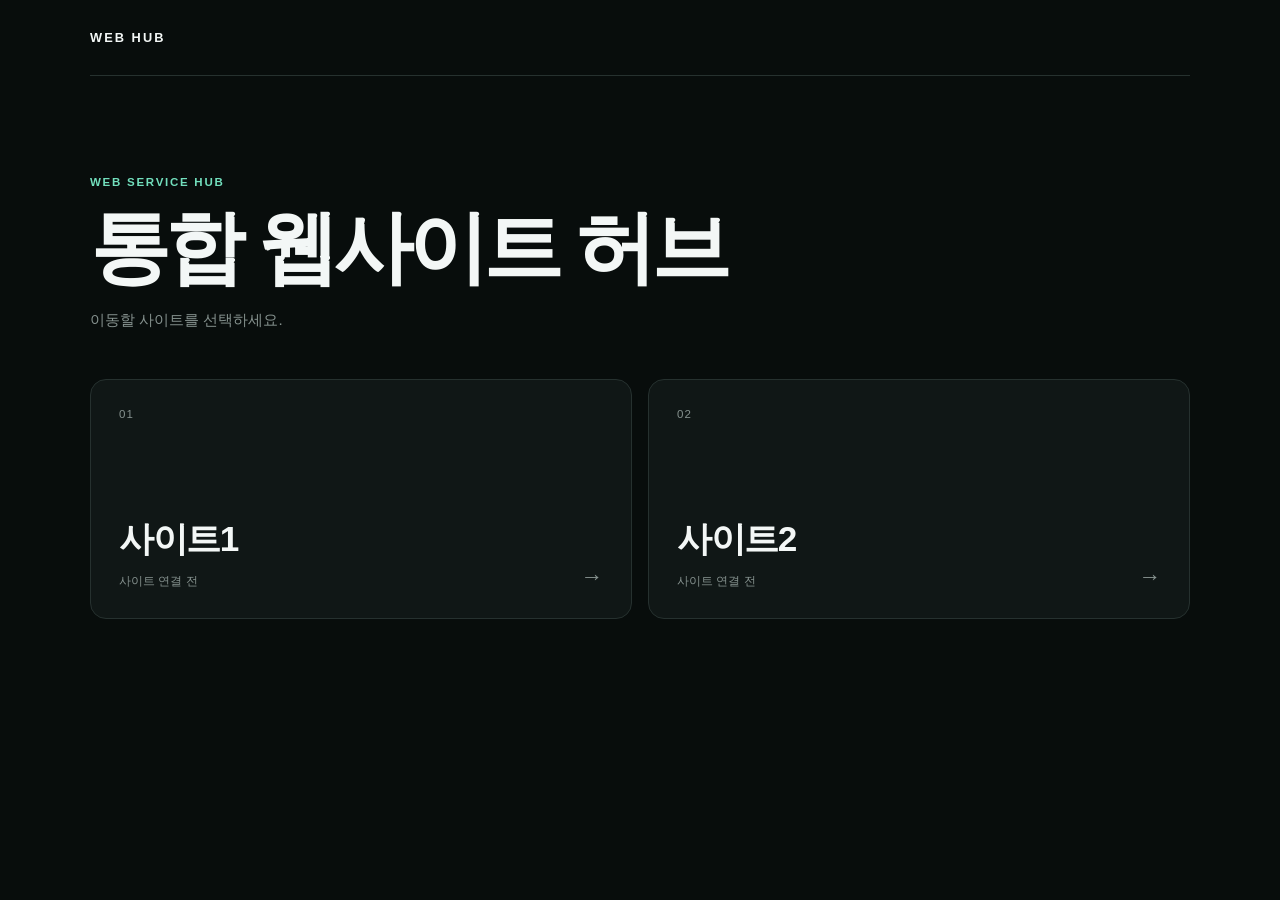
==== webpage/index.html @ 430ddd97 "웹 사이트 기본 틀" ====
<!DOCTYPE html>
<html lang="ko">
  <head>
    <meta charset="utf-8" />
    <meta name="viewport" content="width=device-width, initial-scale=1" />
    <meta name="description" content="여러 작업 사이트로 이동하는 통합 웹사이트 허브" />
    <title>통합 웹사이트 허브</title>
    <link rel="stylesheet" href="styles.css" />
  </head>
  <body>
    <header class="site-header">
      <a class="brand" href="index.html">WEB HUB</a>
    </header>

    <main>
      <section class="hero" aria-labelledby="page-title">
        <p>Web service hub</p>
        <h1 id="page-title">통합 웹사이트 허브</h1>
        <span>이동할 사이트를 선택하세요.</span>
      </section>

      <nav class="site-grid" aria-label="사이트 목록">
        <a
          class="site-card is-pending"
          href="https://www.naver.com/"
        >
          <span class="card-number">01</span>
          <span class="card-text">
            <strong>사이트1</strong>
            <small>사이트 연결 전</small>
          </span>
          <span class="card-arrow" aria-hidden="true">→</span>
        </a>

        <a
          class="site-card is-pending"
          href="https://www.youtube.com/"
        >
          <span class="card-number">02</span>
          <span class="card-text">
            <strong>사이트2</strong>
            <small>사이트 연결 전</small>
          </span>
          <span class="card-arrow" aria-hidden="true">→</span>
        </a>
      </nav>
    </main>
  </body>
</html>
---- webpage/styles.css ----
:root {
  color-scheme: dark;
  --background: #080d0c;
  --surface: #101716;
  --surface-hover: #151f1d;
  --border: #26312f;
  --text: #f3f7f6;
  --muted: #85918e;
  --accent: #72dfbd;
}

* {
  box-sizing: border-box;
}

html,
body {
  min-width: 320px;
  min-height: 100%;
}

body {
  display: grid;
  min-height: 100vh;
  grid-template-rows: auto 1fr;
  margin: 0;
  color: var(--text);
  background: var(--background);
  font-family: Arial, "Noto Sans KR", sans-serif;
}

a {
  color: inherit;
  text-decoration: none;
}

.site-header,
main {
  width: min(1100px, calc(100% - 40px));
  margin-inline: auto;
}

.site-header {
  display: flex;
  min-height: 76px;
  align-items: center;
  border-bottom: 1px solid var(--border);
}

.brand {
  padding-block: 12px;
  font-size: 0.8rem;
  font-weight: 700;
  letter-spacing: 0.16em;
}

main {
  padding-block: 100px;
}

.hero {
  margin-bottom: 48px;
}

.hero p {
  margin: 0 0 16px;
  color: var(--accent);
  font-size: 0.72rem;
  font-weight: 700;
  letter-spacing: 0.15em;
  text-transform: uppercase;
}

.hero h1 {
  margin: 0 0 18px;
  font-size: clamp(2.5rem, 7vw, 5rem);
  letter-spacing: -0.06em;
  line-height: 1.1;
}

.hero span {
  color: var(--muted);
  font-size: 0.95rem;
}

.site-grid {
  display: grid;
  grid-template-columns: repeat(2, minmax(0, 1fr));
  gap: 16px;
}

.site-card {
  display: grid;
  min-height: 240px;
  grid-template-columns: 1fr auto;
  grid-template-rows: auto 1fr;
  gap: 28px;
  padding: 28px;
  border: 1px solid var(--border);
  border-radius: 16px;
  background: var(--surface);
  transition: border-color 160ms ease, background 160ms ease, transform 160ms ease;
}

.site-card:not(.is-pending):hover {
  border-color: var(--accent);
  background: var(--surface-hover);
  transform: translateY(-3px);
}

.site-card:focus-visible {
  outline: 2px solid var(--accent);
  outline-offset: 4px;
}

.site-card.is-pending {
  cursor: pointer;
}

.card-number {
  color: var(--muted);
  font-size: 0.72rem;
  letter-spacing: 0.1em;
}

.card-text {
  display: flex;
  align-self: end;
  flex-direction: column;
  gap: 10px;
}

.card-text strong {
  font-size: clamp(1.5rem, 3vw, 2.2rem);
  letter-spacing: -0.04em;
}

.card-text small {
  color: var(--muted);
  font-size: 0.75rem;
}

.card-arrow {
  grid-column: 2;
  grid-row: 1 / 3;
  align-self: end;
  color: var(--muted);
  font-size: 1.4rem;
}

@media (max-width: 700px) {
  .site-header,
  main {
    width: min(100% - 32px, 1100px);
  }

  main {
    padding-block: 70px;
  }

  .hero {
    margin-bottom: 36px;
  }

  .site-grid {
    grid-template-columns: 1fr;
  }

  .site-card {
    min-height: 190px;
    padding: 24px;
  }
}

@media (prefers-reduced-motion: reduce) {
  * {
    transition: none !important;
  }
}
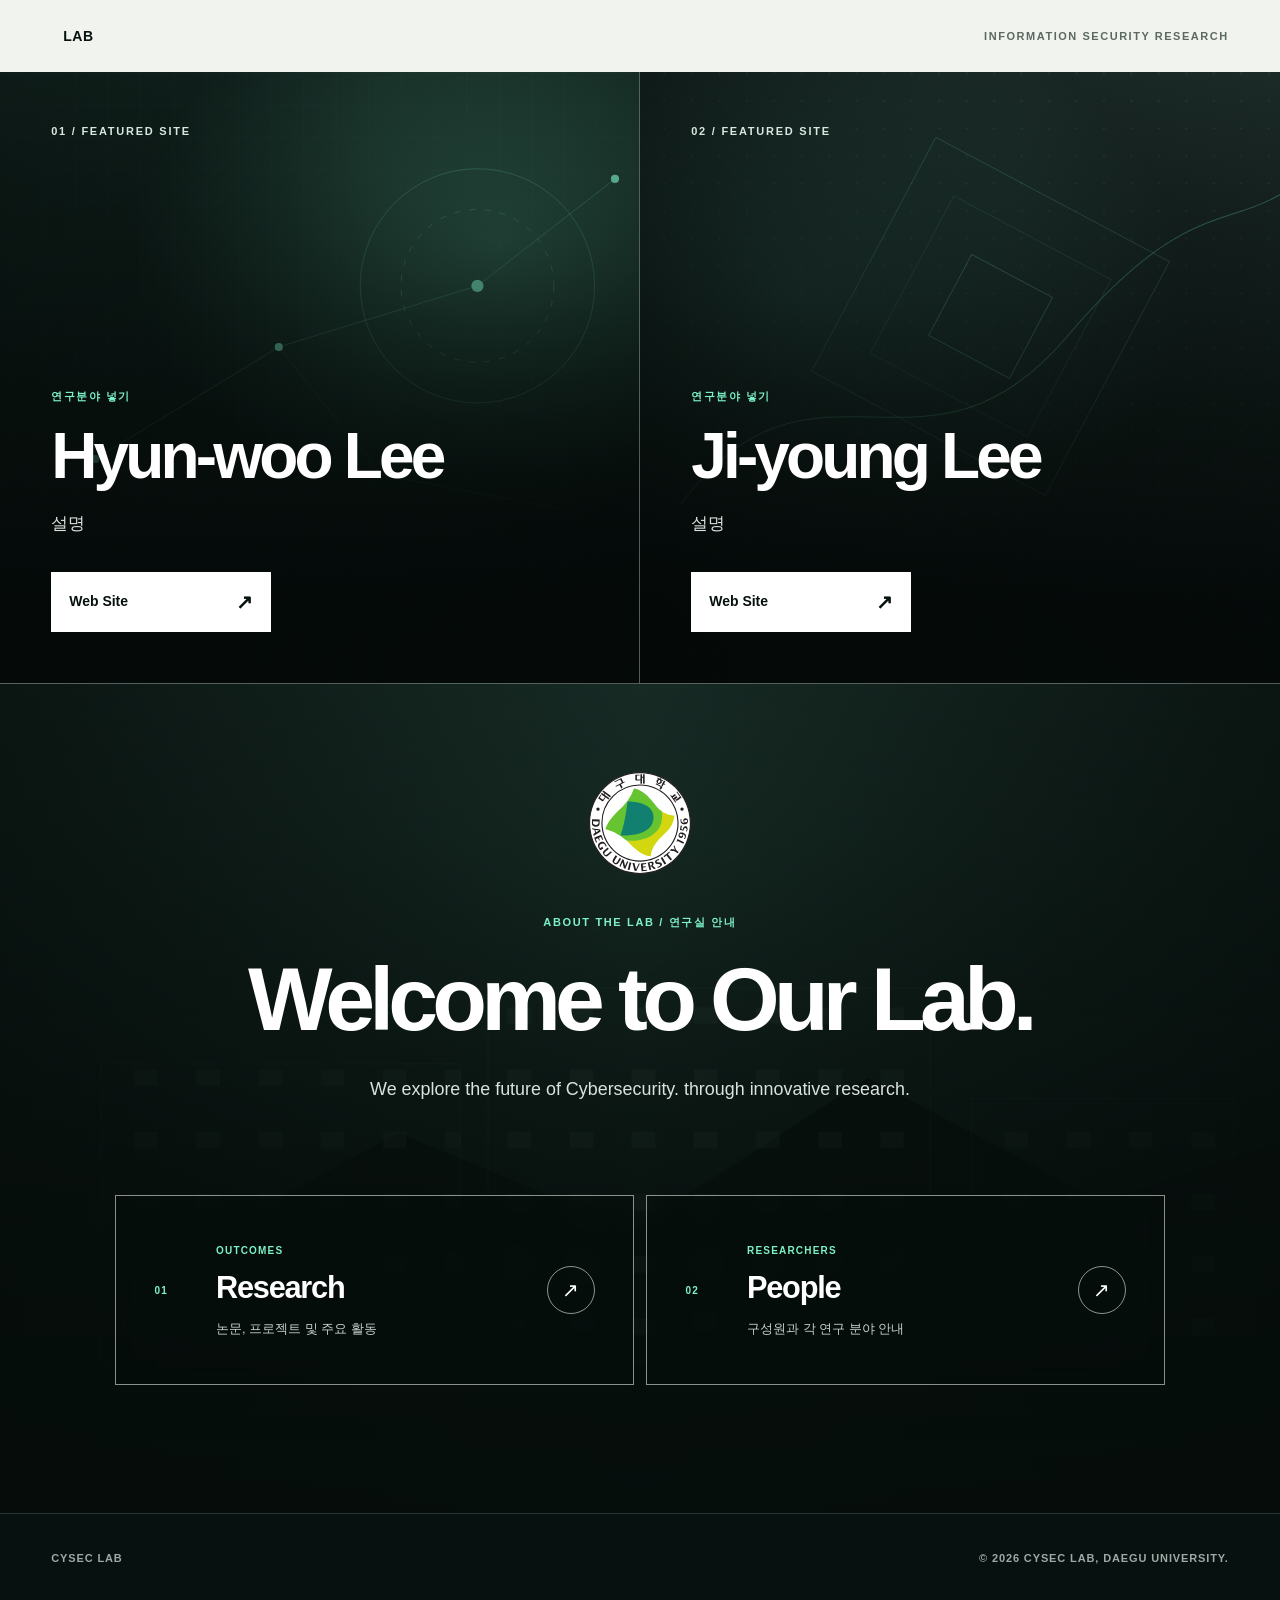
==== commit 3278f73a: "연구실 사이트 수정" ====
--- a/webpage/index.html
+++ b/webpage/index.html
@@ -1,49 +1,156 @@
-<!DOCTYPE html>
-<html lang="ko">
+<!doctype html>
+<html lang="en">
   <head>
     <meta charset="utf-8" />
     <meta name="viewport" content="width=device-width, initial-scale=1" />
-    <meta name="description" content="여러 작업 사이트로 이동하는 통합 웹사이트 허브" />
-    <title>통합 웹사이트 허브</title>
+    <meta
+      name="description"
+      content="연구 사이트와 연구실 정보를 연결하는 메인 페이지입니다."
+    />
+    <meta name="theme-color" content="#07110f" />
+
+    <title>CySec Lab — Main</title>
+
+    <link rel="icon" href="assets/Daegu_Univ_Logo.svg" type="image/svg+xml" />
     <link rel="stylesheet" href="styles.css" />
   </head>
-  <body>
+
+  <body class="home-page">
+    <a class="skip-link" href="#main-content">본문으로 바로가기</a>
+
+    <!-- 상단바 -->
     <header class="site-header">
-      <a class="brand" href="index.html">WEB HUB</a>
+      <a class="site-label" href="index.html" aria-label="메인 페이지">
+        <span class="site-label__mark" aria-hidden="true"></span>
+        <span>LAB</span>
+      </a>
+
+      <p>INFORMATION SECURITY RESEARCH</p>
     </header>
 
-    <main>
-      <section class="hero" aria-labelledby="page-title">
-        <p>Web service hub</p>
-        <h1 id="page-title">통합 웹사이트 허브</h1>
-        <span>이동할 사이트를 선택하세요.</span>
+    <main id="main-content">
+      <h1 class="visually-hidden">대표 연구 사이트 및 연구실 안내</h1>
+
+      <!-- ==========================================================
+        이미지 교체 방법:
+        현재 src의 placeholder 경로를 실제 이미지 경로로 교체하세요.
+        예: assets/images/research-left.jpg
+            assets/images/research-right.jpg
+
+        파일만 같은 이름으로 넣으면 코드 수정 없이 바로 적용됩니다.
+        권장 크기: 1600 × 1200 이상 / JPG 또는 WebP
+      =========================================================== -->
+      <section class="featured-sites" aria-label="대표 연구 사이트">
+        <a class="featured-card" href="#">
+          <img
+            class="featured-card__image"
+            src="assets/placeholders/research-01.svg"
+            alt=""
+            style="--image-position: center"
+          />
+          <span class="featured-card__shade" aria-hidden="true"></span>
+
+          <span class="featured-card__number">01 / FEATURED SITE</span>
+          <span class="featured-card__content">
+            <!-- 아래 분류, 제목, 설명을 첫 번째 사이트 내용으로 교체하세요. -->
+            <span class="featured-card__category">연구분야 넣기</span>
+            <strong>Hyun-woo Lee</strong>
+            <span class="featured-card__description">
+              설명
+            </span>
+            <span class="featured-card__action">
+              Web Site
+              <span aria-hidden="true">↗</span>
+            </span>
+          </span>
+        </a>
+
+        <a class="featured-card" href="#">
+          <img
+            class="featured-card__image"
+            src="assets/placeholders/research-02.svg"
+            alt=""
+            style="--image-position: center"
+          />
+          <span class="featured-card__shade" aria-hidden="true"></span>
+
+          <span class="featured-card__number">02 / FEATURED SITE</span>
+          <span class="featured-card__content">
+            <!-- 아래 분류, 제목, 설명을 두 번째 사이트 내용으로 교체하세요. -->
+            <span class="featured-card__category">연구분야 넣기</span>
+            <strong>Ji-young Lee</strong>
+            <span class="featured-card__description">
+              설명
+            </span>
+            <span class="featured-card__action">
+              Web Site
+              <span aria-hidden="true">↗</span>
+            </span>
+          </span>
+        </a>
       </section>
 
-      <nav class="site-grid" aria-label="사이트 목록">
-        <a
-          class="site-card is-pending"
-          href="https://www.naver.com/"
-        >
-          <span class="card-number">01</span>
-          <span class="card-text">
-            <strong>사이트1</strong>
-            <small>사이트 연결 전</small>
-          </span>
-          <span class="card-arrow" aria-hidden="true">→</span>
-        </a>
+      <!-- ==========================================================
+        BOTTOM AREA: 학교 또는 연구실 대표 이미지
 
-        <a
-          class="site-card is-pending"
-          href="https://www.youtube.com/"
-        >
-          <span class="card-number">02</span>
-          <span class="card-text">
-            <strong>사이트2</strong>
-            <small>사이트 연결 전</small>
-          </span>
-          <span class="card-arrow" aria-hidden="true">→</span>
-        </a>
-      </nav>
+        이미지 교체 방법:
+        현재 src의 placeholder 경로를 실제 이미지 경로로 교체하세요.
+        예: assets/images/campus.jpg
+
+        권장 크기: 2400 × 1200 이상
+        인물이나 건물이 잘리면 --image-position 값을 조절하세요.
+        예시: style="--image-position: 60% center"
+      =========================================================== -->
+      <section class="lab-intro" aria-labelledby="lab-intro-title">
+        <img class="daegu_logo" src="assets/Daegu_Univ_Logo.svg">
+        <img
+          class="lab-intro__image"
+          src="assets/placeholders/campus.svg"
+          alt=""
+          style="--image-position: center"
+        />
+        <span class="lab-intro__shade" aria-hidden="true"></span>
+
+        <div class="lab-intro__inner">
+          <p class="lab-intro__eyebrow">ABOUT THE LAB / 연구실 안내</p>
+          <h2 id="lab-intro-title">
+            Welcome to Our Lab.
+          </h2>
+          <p class="lab-intro__description">
+            We explore the future of Cybersecurity. through innovative research.
+          </p>
+
+          <nav class="lab-links" aria-label="연구실 상세 페이지">
+            <a class="lab-link" href="https://sites.google.com/view/jykdu">
+              <span class="lab-link__index">01</span>
+              <span>
+                <small>OUTCOMES</small>
+                <strong>Research</strong>
+                <span>논문, 프로젝트 및 주요 활동</span>
+              </span>
+              <span class="lab-link__arrow" aria-hidden="true">↗</span>
+            </a>
+
+            <a class="lab-link" href="https://ce.daegu.ac.kr/professor/list">
+              <span class="lab-link__index">02</span>
+              <span>
+                <small>RESEARCHERS</small>
+                <strong>People</strong>
+                <span>구성원과 각 연구 분야 안내</span>
+              </span>
+              <span class="lab-link__arrow" aria-hidden="true">↗</span>
+            </a>
+          </nav>
+        </div>
+      </section>
     </main>
+
+    <!-- 필요하지 않으면 아래 footer 전체를 삭제해도 됩니다. -->
+    <footer class="site-footer">
+      <p>Cysec Lab</p>
+      <p>© <span data-year>2026</span> CySec Lab, Daegu University.</p>
+    </footer>
+
+    <script src="script.js" defer></script>
   </body>
 </html>
--- a/webpage/styles.css
+++ b/webpage/styles.css
@@ -1,32 +1,56 @@
+/* ================================================================
+   Research Lab Website Template
+
+   구성:
+   1. 공통 요소
+   2. 메인 페이지
+   3. 서브페이지
+   4. 반응형
+
+   이미지와 문구만 교체하면 사용할 수 있도록 단순하게 작성했습니다.
+   ================================================================ */
+
 :root {
   color-scheme: dark;
-  --background: #080d0c;
-  --surface: #101716;
-  --surface-hover: #151f1d;
-  --border: #26312f;
-  --text: #f3f7f6;
-  --muted: #85918e;
-  --accent: #72dfbd;
+  --ink: #07110f;
+  --ink-soft: #0d1a17;
+  --paper: #f1f3ee;
+  --white: #ffffff;
+  --text-light: #d9e2de;
+  --muted-light: #9eaaa5;
+  --accent: #7df2c7;
+  --line-light: rgba(255, 255, 255, 0.28);
+  --line-dark: #c8cfca;
+  --page-padding: clamp(20px, 4vw, 64px);
+  --content-width: 1440px;
+  --ease-out: cubic-bezier(0.16, 1, 0.3, 1);
 }
 
 * {
   box-sizing: border-box;
 }
 
-html,
+html {
+  min-width: 320px;
+  scroll-behavior: smooth;
+}
+
 body {
   min-width: 320px;
-  min-height: 100%;
-}
-
-body {
-  display: grid;
-  min-height: 100vh;
-  grid-template-rows: auto 1fr;
   margin: 0;
-  color: var(--text);
-  background: var(--background);
-  font-family: Arial, "Noto Sans KR", sans-serif;
+  overflow-x: hidden;
+  color: var(--white);
+  background: var(--ink);
+  font-family: "Pretendard", "SUIT", "Noto Sans KR", "Apple SD Gothic Neo",
+    "Segoe UI", Arial, sans-serif;
+  line-height: 1.5;
+  word-break: keep-all;
+  -webkit-font-smoothing: antialiased;
+}
+
+img {
+  display: block;
+  max-width: 100%;
 }
 
 a {
@@ -34,146 +58,657 @@
   text-decoration: none;
 }
 
-.site-header,
-main {
-  width: min(1100px, calc(100% - 40px));
-  margin-inline: auto;
-}
+p,
+h1,
+h2 {
+  margin-top: 0;
+}
+
+:focus-visible {
+  outline: 3px solid var(--accent);
+  outline-offset: -6px;
+}
+
+::selection {
+  color: var(--ink);
+  background: var(--accent);
+}
+
+.visually-hidden {
+  position: absolute;
+  width: 1px;
+  height: 1px;
+  padding: 0;
+  overflow: hidden;
+  clip: rect(0, 0, 0, 0);
+  white-space: nowrap;
+  border: 0;
+}
+
+.skip-link {
+  position: fixed;
+  z-index: 1000;
+  top: 12px;
+  left: 12px;
+  padding: 12px 18px;
+  color: var(--ink);
+  background: var(--accent);
+  font-weight: 800;
+  transform: translateY(-160%);
+  transition: transform 180ms ease;
+}
+
+.skip-link:focus {
+  transform: translateY(0);
+}
+
+/* ----------------------------------------------------------------
+   공통 헤더와 푸터
+   ---------------------------------------------------------------- */
 
 .site-header {
   display: flex;
-  min-height: 76px;
+  min-height: 72px;
   align-items: center;
-  border-bottom: 1px solid var(--border);
-}
-
-.brand {
-  padding-block: 12px;
-  font-size: 0.8rem;
+  justify-content: space-between;
+  gap: 24px;
+  padding: 16px var(--page-padding);
+  color: var(--ink);
+  background: var(--paper);
+}
+
+.site-label {
+  display: inline-flex;
+  align-items: center;
+  gap: 12px;
+  font-size: 14px;
+  font-weight: 900;
+  letter-spacing: 0.04em;
+}
+
+.site-label__logo {
+  display: block;
+  width: 48px;
+  height: 48px;
+  flex: 0 0 auto;
+  object-fit: contain;
+}
+
+.site-header > p {
+  margin-bottom: 0;
+  color: #5d6863;
+  font-size: 11px;
+  font-weight: 800;
+  letter-spacing: 0.14em;
+}
+
+.site-footer {
+  display: flex;
+  min-height: 88px;
+  align-items: center;
+  justify-content: space-between;
+  gap: 30px;
+  padding: 24px var(--page-padding);
+  color: var(--muted-light);
+  border-top: 1px solid rgba(255, 255, 255, 0.14);
+  background: var(--ink);
+  font-size: 11px;
   font-weight: 700;
+  letter-spacing: 0.08em;
+  text-transform: uppercase;
+}
+
+.site-footer p {
+  margin-bottom: 0;
+}
+
+/* ----------------------------------------------------------------
+   메인: 상단 두 개의 대표 사이트
+   ---------------------------------------------------------------- */
+
+.featured-sites {
+  display: grid;
+  grid-template-columns: repeat(2, minmax(0, 1fr));
+}
+
+.featured-card {
+  position: relative;
+  display: grid;
+  min-height: clamp(580px, 68vh, 840px);
+  overflow: hidden;
+  isolation: isolate;
+  align-content: end;
+  padding: clamp(28px, 4vw, 64px);
+  border-bottom: 1px solid var(--line-light);
+  background:
+    radial-gradient(circle at 75% 20%, rgba(125, 242, 199, 0.18), transparent 24%),
+    linear-gradient(135deg, #152621, #07110f);
+}
+
+.featured-card:first-child {
+  border-right: 1px solid var(--line-light);
+}
+
+.featured-card__image,
+.featured-card__shade {
+  position: absolute;
+  z-index: -2;
+  inset: 0;
+  width: 100%;
+  height: 100%;
+}
+
+.featured-card__image {
+  object-fit: cover;
+  object-position: var(--image-position, center);
+  transition: transform 800ms var(--ease-out), filter 800ms ease;
+}
+
+/* 이미지 파일이 아직 없거나 로딩되지 않아도 배경색과 텍스트는 유지됩니다. */
+.featured-card__image:not([src]),
+.featured-card__image[src=""] {
+  display: none;
+}
+
+.featured-card__shade {
+  z-index: -1;
+  background:
+    linear-gradient(180deg, rgba(4, 9, 8, 0.16), rgba(4, 9, 8, 0.94) 86%),
+    linear-gradient(90deg, rgba(4, 9, 8, 0.38), transparent 60%);
+}
+
+.featured-card__number {
+  position: absolute;
+  top: clamp(28px, 4vw, 52px);
+  left: clamp(28px, 4vw, 64px);
+  color: #d8e7e0;
+  font-size: 11px;
+  font-weight: 800;
   letter-spacing: 0.16em;
 }
 
-main {
-  padding-block: 100px;
-}
-
-.hero {
-  margin-bottom: 48px;
-}
-
-.hero p {
-  margin: 0 0 16px;
+.featured-card__content {
+  display: flex;
+  max-width: 640px;
+  flex-direction: column;
+  align-items: flex-start;
+}
+
+.featured-card__category {
+  margin-bottom: 20px;
   color: var(--accent);
-  font-size: 0.72rem;
-  font-weight: 700;
+  font-size: 11px;
+  font-weight: 850;
+  letter-spacing: 0.14em;
+}
+
+.featured-card__content > strong {
+  max-width: 660px;
+  margin-bottom: 22px;
+  font-size: clamp(42px, 5vw, 82px);
+  font-weight: 650;
+  letter-spacing: -0.06em;
+  line-height: 0.98;
+}
+
+.featured-card__description {
+  max-width: 540px;
+  margin-bottom: 34px;
+  color: var(--text-light);
+  font-size: clamp(15px, 1.3vw, 18px);
+  line-height: 1.7;
+}
+
+.featured-card__action {
+  display: inline-flex;
+  min-width: 220px;
+  min-height: 58px;
+  align-items: center;
+  justify-content: space-between;
+  gap: 30px;
+  padding: 15px 18px;
+  color: var(--ink);
+  background: var(--white);
+  font-size: 14px;
+  font-weight: 850;
+  transition: background 220ms ease, transform 220ms var(--ease-out);
+}
+
+.featured-card__action > span {
+  font-size: 20px;
+}
+
+.featured-card:hover .featured-card__image {
+  filter: saturate(1.08) contrast(1.04);
+  transform: scale(1.035);
+}
+
+.featured-card:hover .featured-card__action {
+  background: var(--accent);
+  transform: translateY(-3px);
+}
+
+/* ----------------------------------------------------------------
+   메인: 하단 학교/연구실 영역
+   ---------------------------------------------------------------- */
+
+.daegu_logo {
+  display: block;
+  width: clamp(72px, 8vw, 120px);
+  height: auto;
+  justify-self: center;
+  transform: translateY(-40px);
+
+}
+
+.lab-intro__description{
+  white-space: nowrap;
+}
+
+.lab-intro {
+  position: relative;
+  display: grid;
+  min-height: clamp(650px, 78vh, 920px);
+  overflow: hidden;
+  isolation: isolate;
+  place-items: center;
+  padding: clamp(88px, 10vw, 160px) var(--page-padding);
+  background:
+    radial-gradient(circle at 50% 25%, rgba(125, 242, 199, 0.18), transparent 26%),
+    #0c1916;
+}
+
+.lab-intro__image,
+.lab-intro__shade {
+  position: absolute;
+  z-index: -2;
+  inset: 0;
+  width: 100%;
+  height: 100%;
+}
+
+.lab-intro__image {
+  object-fit: cover;
+  object-position: var(--image-position, center);
+}
+
+.lab-intro__shade {
+  z-index: -1;
+  background:
+    linear-gradient(180deg, rgba(5, 12, 10, 0.58), rgba(5, 12, 10, 0.9)),
+    linear-gradient(90deg, rgba(5, 12, 10, 0.58), transparent 50%, rgba(5, 12, 10, 0.58));
+}
+
+.lab-intro__inner {
+  width: min(100%, var(--content-width));
+  margin-inline: auto;
+  text-align: center;
+}
+
+.lab-intro__eyebrow {
+  margin-bottom: 24px;
+  color: var(--accent);
+  font-size: 11px;
+  font-weight: 850;
+  letter-spacing: 0.15em;
+}
+
+.lab-intro h2 {
+  margin-bottom: 30px;
+  font-size: clamp(52px, 7vw, 108px);
+  font-weight: 620;
+  letter-spacing: -0.065em;
+  line-height: 1;
+}
+
+.lab-intro__description {
+  max-width: 630px;
+  margin: 0 auto clamp(56px, 7vw, 90px);
+  color: var(--text-light);
+  font-size: clamp(16px, 1.4vw, 20px);
+  line-height: 1.75;
+}
+
+.lab-links {
+  display: grid;
+  max-width: 1050px;
+  margin-inline: auto;
+  grid-template-columns: repeat(2, minmax(0, 1fr));
+  gap: 12px;
+  text-align: left;
+}
+
+.lab-link {
+  display: grid;
+  min-height: 190px;
+  grid-template-columns: 36px 1fr auto;
+  gap: clamp(18px, 2vw, 28px);
+  align-items: center;
+  padding: clamp(24px, 3vw, 40px);
+  border: 1px solid rgba(255, 255, 255, 0.54);
+  background: rgba(5, 12, 10, 0.5);
+  backdrop-filter: blur(12px);
+  transition: color 250ms ease, background 250ms ease, transform 250ms var(--ease-out);
+}
+
+.lab-link__index,
+.lab-link small {
+  color: var(--accent);
+  font-size: 10px;
+  font-weight: 850;
+  letter-spacing: 0.12em;
+}
+
+.lab-link > span:nth-child(2) {
+  display: flex;
+  flex-direction: column;
+}
+
+.lab-link strong {
+  margin: 7px 0 8px;
+  font-size: clamp(24px, 2.4vw, 36px);
+  font-weight: 650;
+  letter-spacing: -0.04em;
+}
+
+.lab-link > span:nth-child(2) > span {
+  color: #c6d0cc;
+  font-size: 13px;
+}
+
+.lab-link__arrow {
+  display: grid;
+  width: 48px;
+  height: 48px;
+  place-items: center;
+  border: 1px solid rgba(255, 255, 255, 0.55);
+  border-radius: 50%;
+  font-size: 20px;
+}
+
+.lab-link:hover {
+  color: var(--ink);
+  background: var(--accent);
+  transform: translateY(-5px);
+}
+
+.lab-link:hover .lab-link__index,
+.lab-link:hover small,
+.lab-link:hover > span:nth-child(2) > span {
+  color: #27423a;
+}
+
+.lab-link:hover .lab-link__arrow {
+  border-color: var(--ink);
+}
+
+/* ----------------------------------------------------------------
+   서브페이지 공통
+   ---------------------------------------------------------------- */
+
+.sub-page {
+  color: #101713;
+  background: var(--paper);
+}
+
+.sub-page .site-header {
+  border-bottom: 1px solid var(--line-dark);
+}
+
+.sub-header__back {
+  display: inline-flex;
+  min-height: 44px;
+  align-items: center;
+  gap: 10px;
+  padding: 0 14px;
+  border: 1px solid #a8b0ab;
+  color: #303b36;
+  font-size: 12px;
+  font-weight: 800;
+}
+
+.sub-header__back:hover {
+  color: var(--white);
+  border-color: var(--ink);
+  background: var(--ink);
+}
+
+.sub-hero {
+  position: relative;
+  display: grid;
+  min-height: 540px;
+  overflow: hidden;
+  isolation: isolate;
+  align-content: end;
+  padding: clamp(70px, 10vw, 140px) var(--page-padding) clamp(60px, 8vw, 110px);
+  color: var(--white);
+  background: linear-gradient(135deg, #10231e, #06100d);
+}
+
+.sub-hero__inner,
+.sub-content {
+  width: min(100%, 1180px);
+  margin-inline: auto;
+}
+
+.sub-hero__eyebrow,
+.section-kicker {
+  margin-bottom: 22px;
+  color: var(--accent);
+  font-size: 11px;
+  font-weight: 850;
   letter-spacing: 0.15em;
   text-transform: uppercase;
 }
 
-.hero h1 {
-  margin: 0 0 18px;
-  font-size: clamp(2.5rem, 7vw, 5rem);
-  letter-spacing: -0.06em;
-  line-height: 1.1;
-}
-
-.hero span {
-  color: var(--muted);
-  font-size: 0.95rem;
-}
-
-.site-grid {
-  display: grid;
-  grid-template-columns: repeat(2, minmax(0, 1fr));
+.sub-hero h1 {
+  max-width: 950px;
+  margin-bottom: 24px;
+  font-size: clamp(52px, 7vw, 104px);
+  font-weight: 620;
+  letter-spacing: -0.065em;
+  line-height: 0.98;
+}
+
+.sub-hero__lead {
+  max-width: 680px;
+  margin-bottom: 0;
+  color: #d6dfdb;
+  font-size: clamp(16px, 1.5vw, 20px);
+  line-height: 1.75;
+}
+
+.sub-content {
+  padding-block: clamp(80px, 10vw, 140px);
+  padding-inline: var(--page-padding);
+}
+
+.content-section {
+  display: grid;
+  grid-template-columns: minmax(150px, 0.42fr) minmax(0, 1.58fr);
+  gap: clamp(35px, 8vw, 110px);
+  padding-block: clamp(50px, 7vw, 86px);
+  border-top: 1px solid var(--line-dark);
+}
+
+.content-section h2 {
+  margin-bottom: 0;
+  font-size: 15px;
+  font-weight: 850;
+  letter-spacing: 0.08em;
+  text-transform: uppercase;
+}
+
+.content-section__body > p {
+  max-width: 800px;
+  margin-bottom: 24px;
+  color: #4f5a55;
+  font-size: clamp(17px, 1.5vw, 21px);
+  line-height: 1.8;
+}
+
+.people-grid {
+  display: grid;
+  grid-template-columns: repeat(3, minmax(0, 1fr));
   gap: 16px;
 }
 
-.site-card {
-  display: grid;
-  min-height: 240px;
-  grid-template-columns: 1fr auto;
-  grid-template-rows: auto 1fr;
-  gap: 28px;
+.person-card {
   padding: 28px;
-  border: 1px solid var(--border);
-  border-radius: 16px;
-  background: var(--surface);
-  transition: border-color 160ms ease, background 160ms ease, transform 160ms ease;
-}
-
-.site-card:not(.is-pending):hover {
-  border-color: var(--accent);
-  background: var(--surface-hover);
-  transform: translateY(-3px);
-}
-
-.site-card:focus-visible {
-  outline: 2px solid var(--accent);
-  outline-offset: 4px;
-}
-
-.site-card.is-pending {
-  cursor: pointer;
-}
-
-.card-number {
-  color: var(--muted);
-  font-size: 0.72rem;
-  letter-spacing: 0.1em;
-}
-
-.card-text {
-  display: flex;
-  align-self: end;
-  flex-direction: column;
-  gap: 10px;
-}
-
-.card-text strong {
-  font-size: clamp(1.5rem, 3vw, 2.2rem);
+  border: 1px solid var(--line-dark);
+  background: #f7f8f5;
+}
+
+.person-card__photo {
+  display: grid;
+  aspect-ratio: 4 / 3;
+  margin-bottom: 26px;
+  place-items: center;
+  color: #707b75;
+  background: #dde2dd;
+  font-size: 12px;
+  font-weight: 750;
+}
+
+.person-card small {
+  color: #647069;
+  font-size: 10px;
+  font-weight: 850;
+  letter-spacing: 0.12em;
+}
+
+.person-card h2 {
+  margin: 10px 0 8px;
+  font-size: 25px;
+  font-weight: 650;
   letter-spacing: -0.04em;
 }
 
-.card-text small {
-  color: var(--muted);
-  font-size: 0.75rem;
-}
-
-.card-arrow {
-  grid-column: 2;
-  grid-row: 1 / 3;
-  align-self: end;
-  color: var(--muted);
-  font-size: 1.4rem;
-}
-
-@media (max-width: 700px) {
-  .site-header,
-  main {
-    width: min(100% - 32px, 1100px);
-  }
-
-  main {
-    padding-block: 70px;
-  }
-
-  .hero {
-    margin-bottom: 36px;
-  }
-
-  .site-grid {
+.person-card p {
+  margin-bottom: 0;
+  color: #68736d;
+  font-size: 14px;
+}
+
+.sub-page .site-footer {
+  color: #aeb9b4;
+}
+
+/* ----------------------------------------------------------------
+   반응형
+   ---------------------------------------------------------------- */
+
+@media (max-width: 900px) {
+  .featured-sites {
     grid-template-columns: 1fr;
   }
 
-  .site-card {
-    min-height: 190px;
-    padding: 24px;
+  .featured-card {
+    min-height: min(680px, 82svh);
+  }
+
+  .featured-card:first-child {
+    border-right: 0;
+  }
+
+  .featured-card__content > strong {
+    font-size: clamp(44px, 10vw, 72px);
+  }
+
+  .content-section {
+    grid-template-columns: 1fr;
+    gap: 24px;
+  }
+
+  .people-grid {
+    grid-template-columns: repeat(2, minmax(0, 1fr));
+  }
+}
+
+@media (max-width: 620px) {
+  .site-header {
+    min-height: 66px;
+  }
+
+  .site-header > p {
+    display: none;
+  }
+
+  .featured-card {
+    min-height: 540px;
+    padding: 28px 20px;
+  }
+
+  .featured-card__number {
+    top: 26px;
+    left: 20px;
+  }
+
+  .featured-card__content > strong {
+    font-size: clamp(41px, 13vw, 60px);
+  }
+
+  .featured-card__action {
+    width: 100%;
+  }
+
+  .lab-intro {
+    min-height: 760px;
+    padding-inline: 20px;
+  }
+
+  .lab-intro h2 {
+    font-size: clamp(46px, 14vw, 66px);
+  }
+
+  .lab-links {
+    grid-template-columns: 1fr;
+  }
+
+  .lab-link {
+    min-height: 154px;
+    grid-template-columns: 28px 1fr 40px;
+    padding: 22px;
+  }
+
+  .lab-link__arrow {
+    width: 40px;
+    height: 40px;
+  }
+
+  .site-footer {
+    align-items: flex-start;
+    flex-direction: column;
+    gap: 8px;
+  }
+
+  .sub-hero {
+    min-height: 500px;
+  }
+
+  .sub-hero h1 {
+    font-size: clamp(48px, 14vw, 72px);
+  }
+
+  .sub-content {
+    padding-inline: 20px;
+  }
+
+  .people-grid {
+    grid-template-columns: 1fr;
   }
 }
 
 @media (prefers-reduced-motion: reduce) {
-  * {
-    transition: none !important;
-  }
-}
+  html {
+    scroll-behavior: auto;
+  }
+
+  *,
+  *::before,
+  *::after {
+    animation-duration: 0.01ms !important;
+    animation-iteration-count: 1 !important;
+    transition-duration: 0.01ms !important;
+  }
+}
